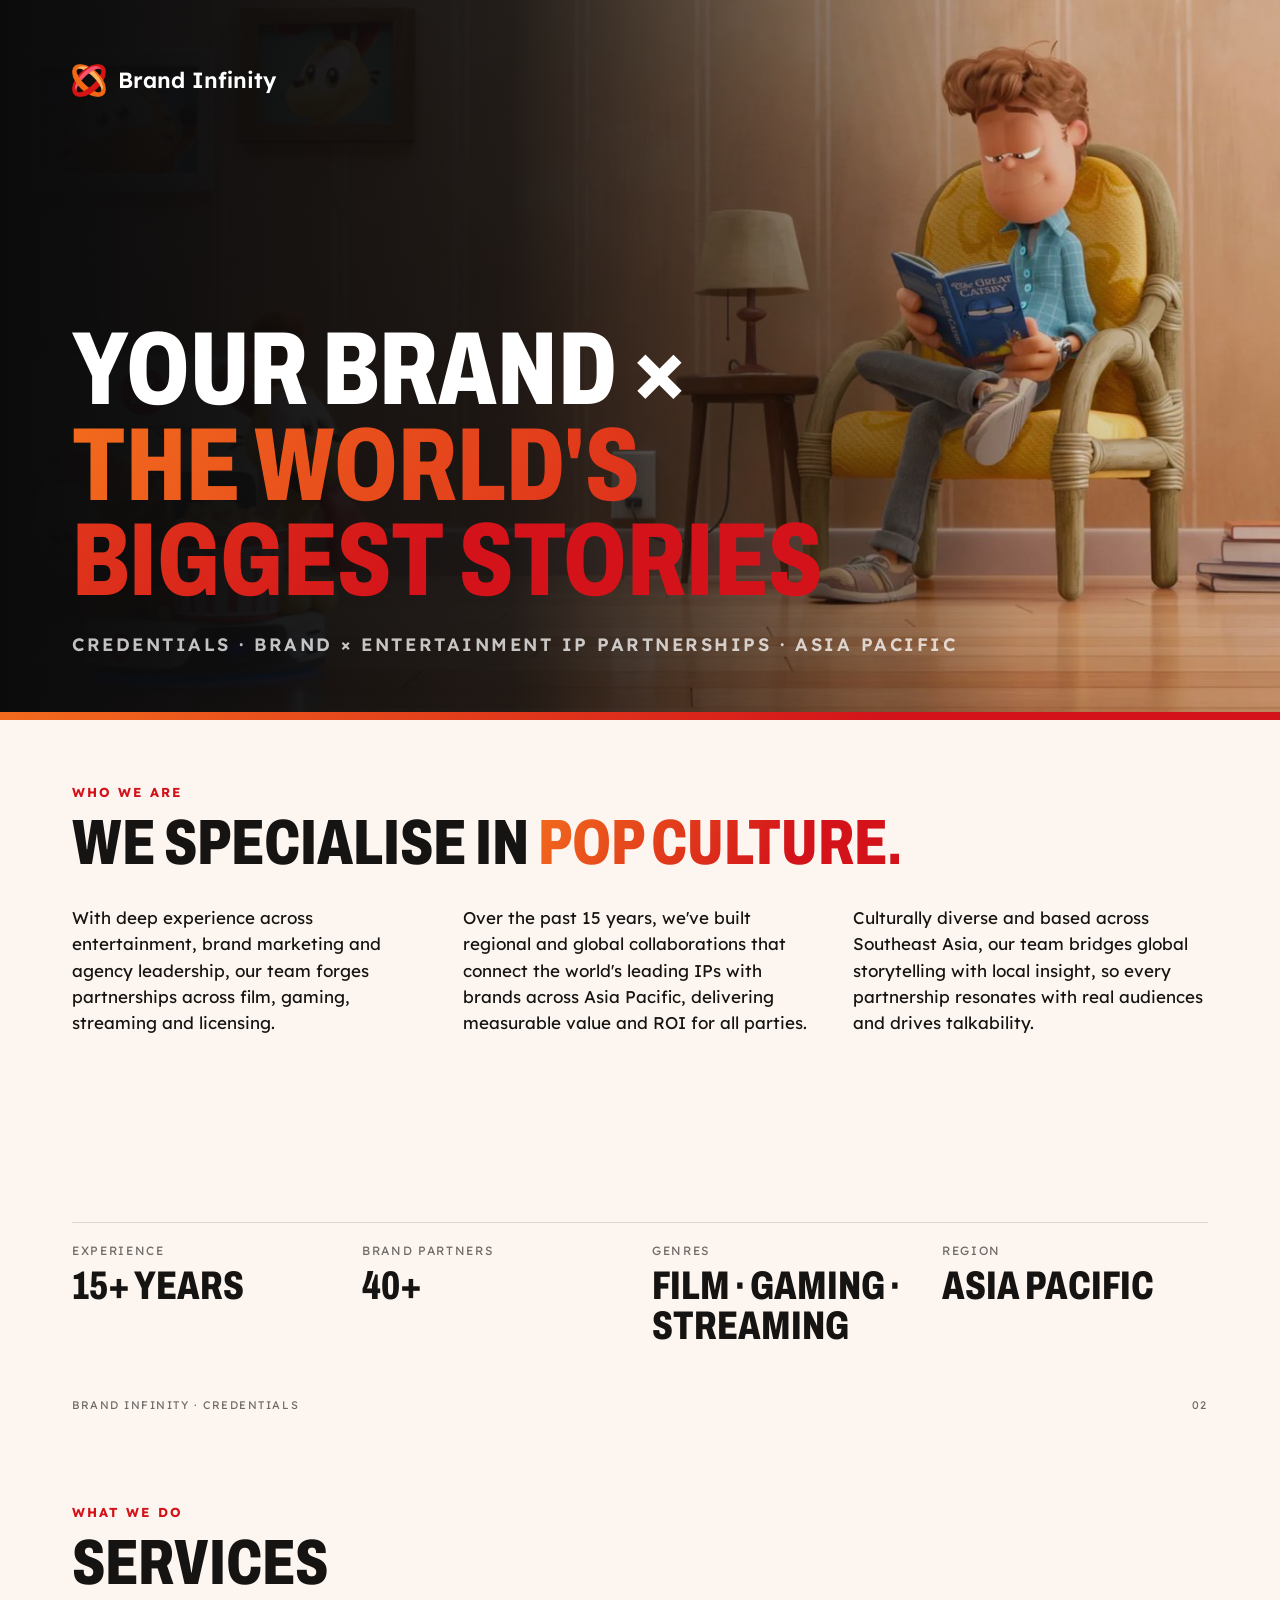
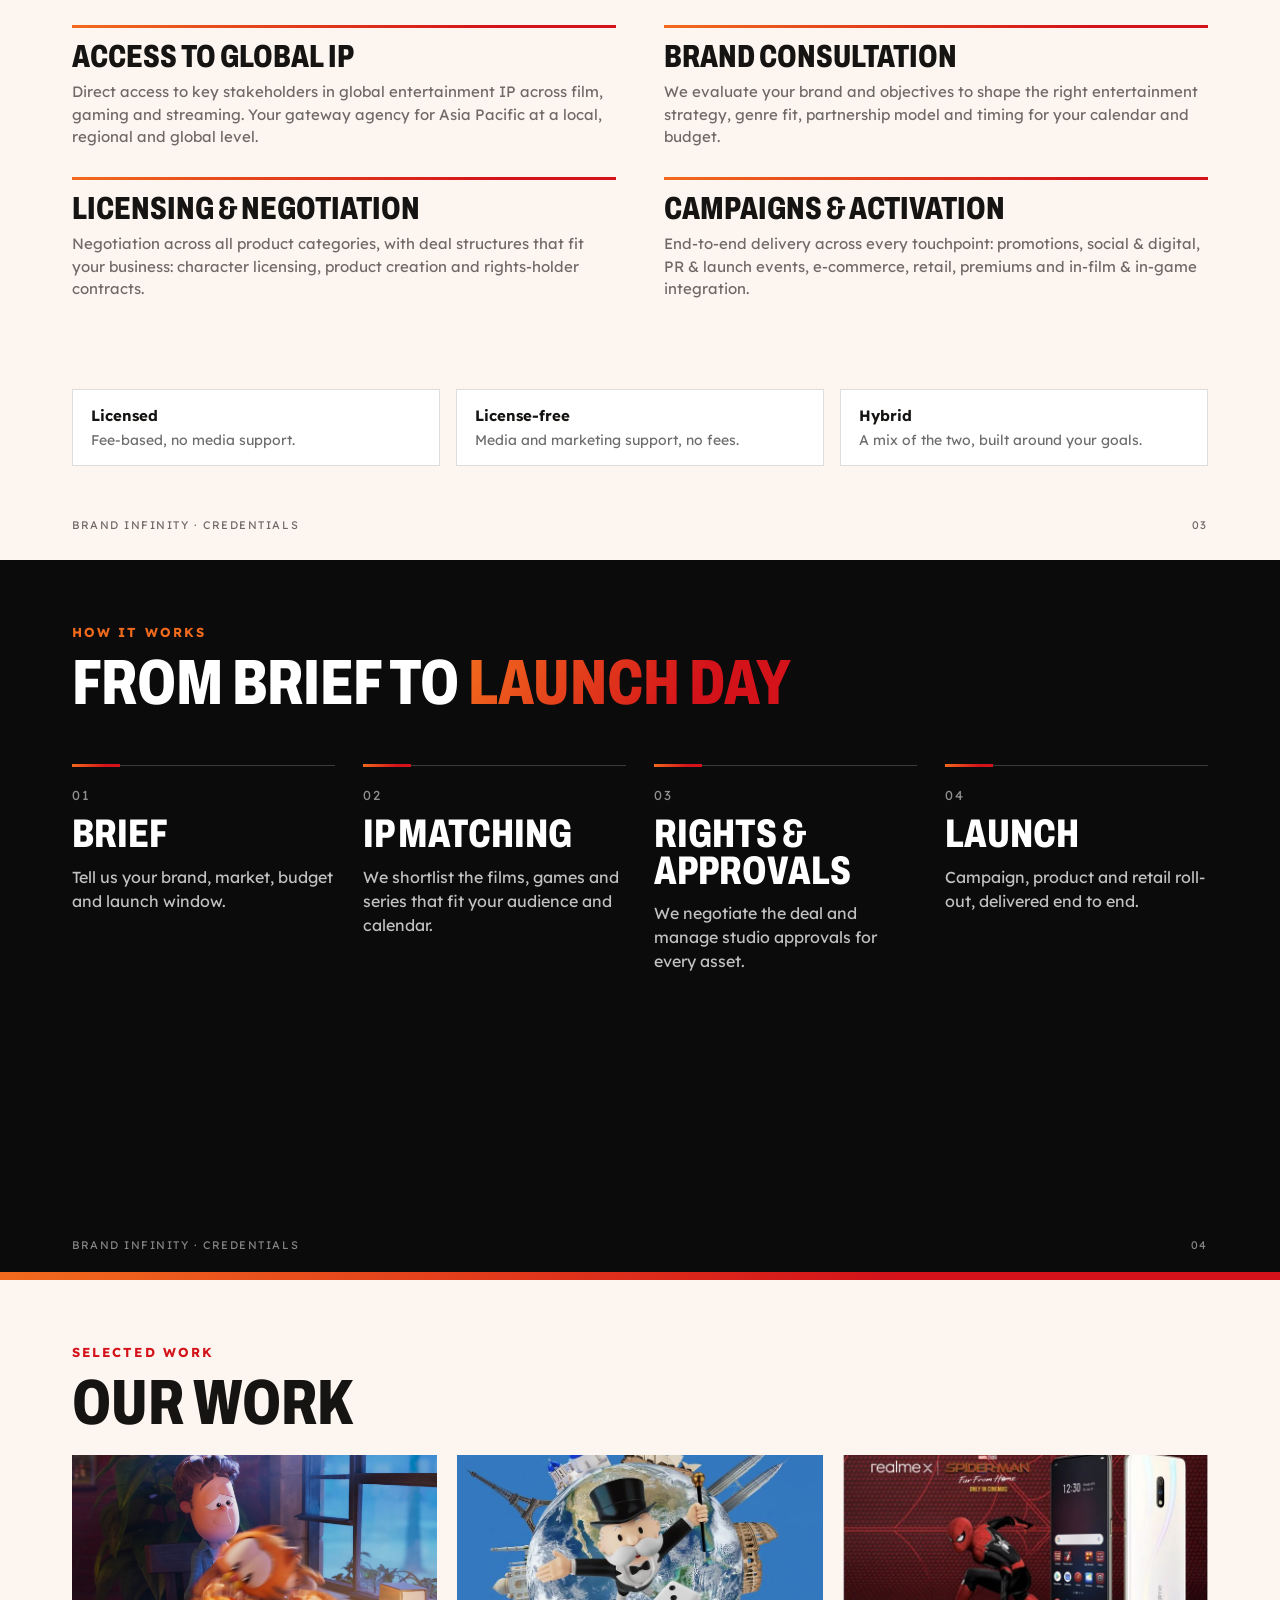
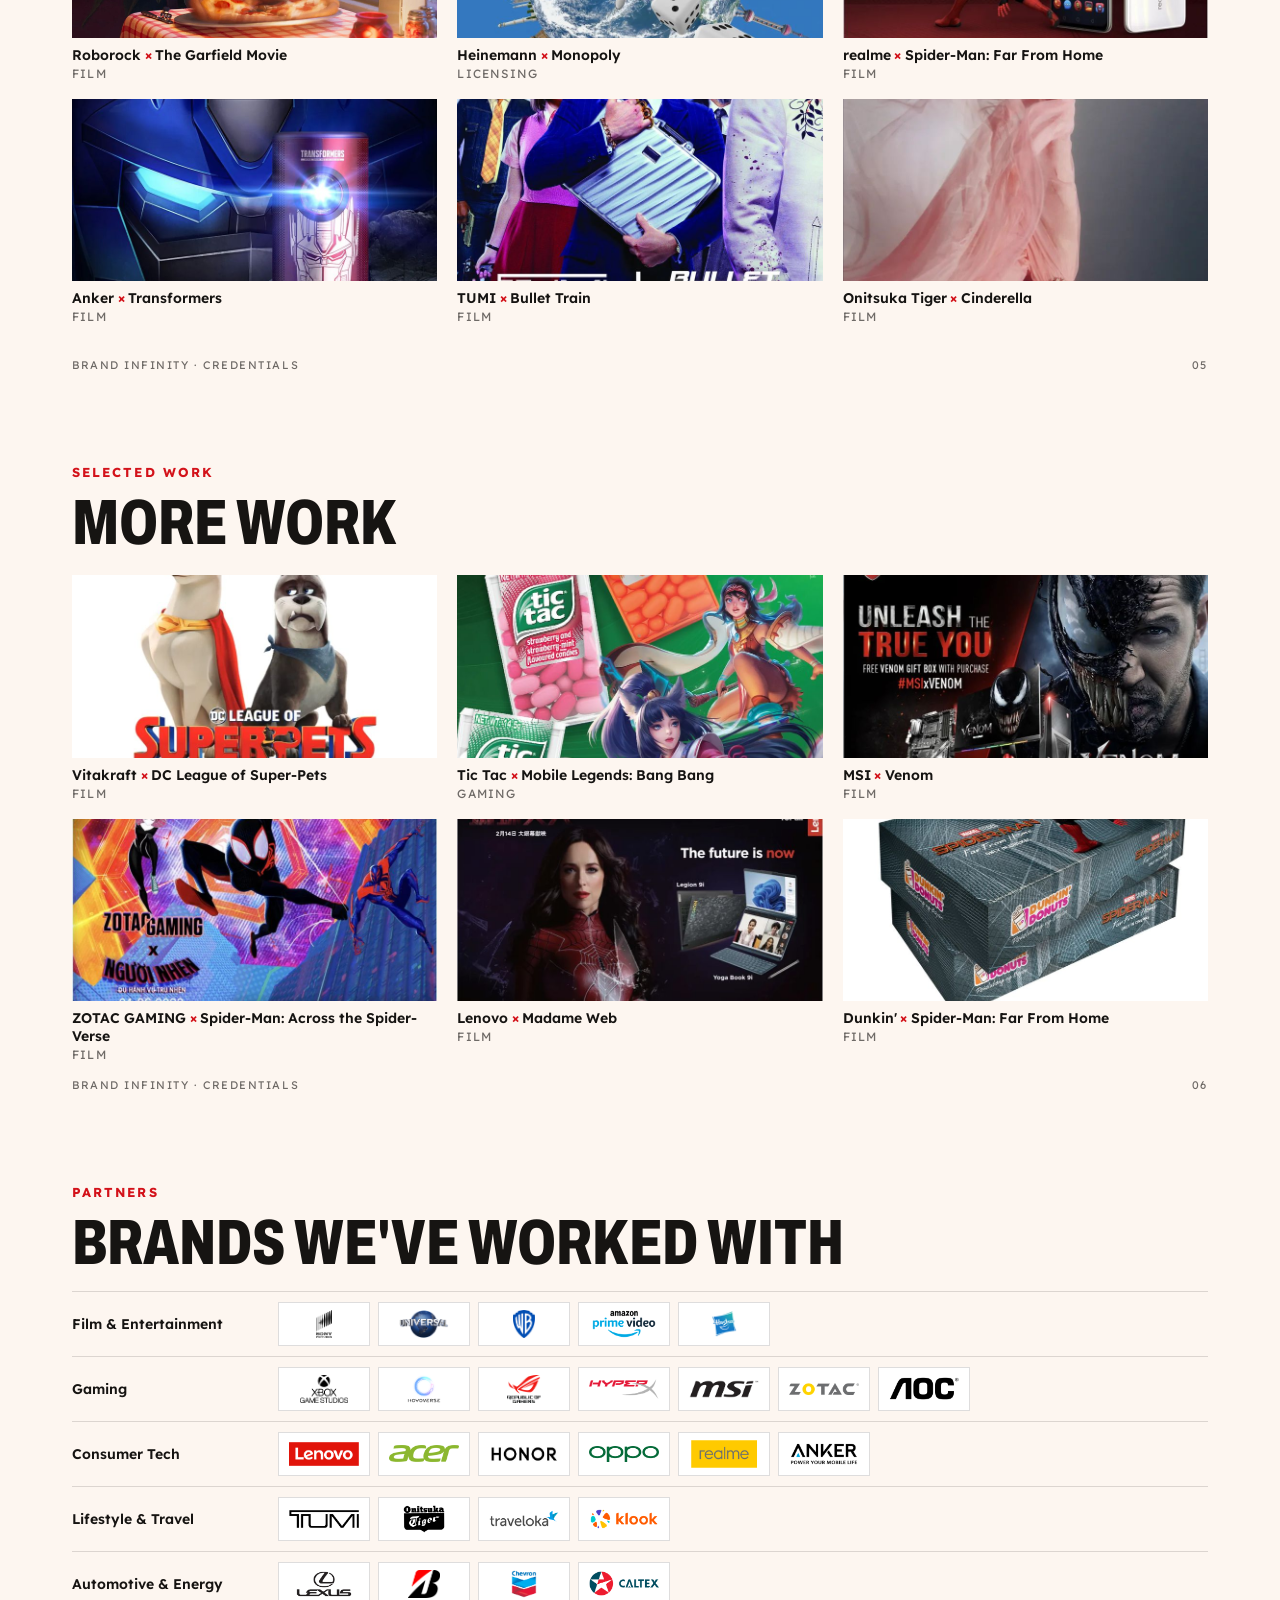
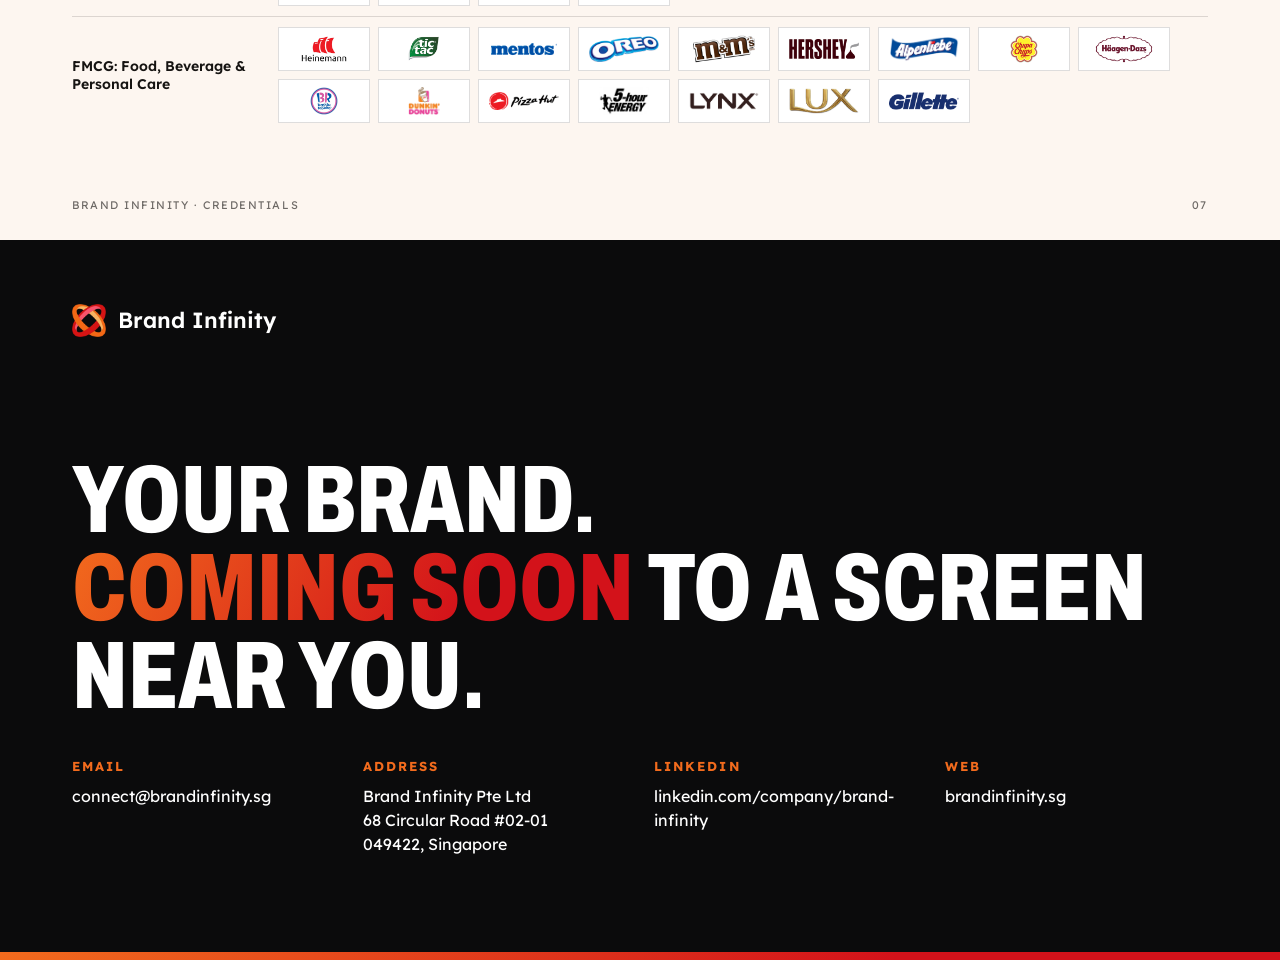
==== tools/credentials.html @ 97e81e86 "Add showreel, slate, how-it-works, case results, testimonials, richer form, EN/TH/ZH, credentials PD" ====
<!doctype html>
<html lang="en"><head><meta charset="utf-8">
<title>Brand Infinity credentials</title>
<link href="https://fonts.googleapis.com/css2?family=Archivo:wdth,wght@62..125,300..900&family=Lexend:wght@300;400;600;700&display=swap" rel="stylesheet">
<style>
  @page { size: 1280px 720px; margin: 0; }
  :root { --red:#d3121a; --orange:#f26b1d; --grad:linear-gradient(120deg,#f26b1d,#d3121a 70%); --paper:#fdf6f0; --ink:#161412; --ink2:rgba(22,20,18,.62); --rule:rgba(22,20,18,.14); }
  * { box-sizing: border-box; }
  html, body { margin: 0; font-family: Lexend, sans-serif; color: var(--ink); -webkit-print-color-adjust: exact; print-color-adjust: exact; }
  .s { position: relative; width: 1280px; height: 720px; overflow: hidden; background: var(--paper); padding: 64px 72px; page-break-after: always; break-after: page; display: flex; flex-direction: column; }
  .s:last-child { page-break-after: auto; break-after: auto; }
  .dark { background: #0b0b0c; color: #fff; }
  .k { font-size: 13px; font-weight: 700; letter-spacing: .16em; text-transform: uppercase; color: var(--red); margin: 0 0 14px; }
  .dark .k { color: var(--orange); }
  h1, h2, h3 { font-family: Archivo, sans-serif; font-variation-settings: "wdth" 72; text-transform: uppercase; font-weight: 800; margin: 0; line-height: .92; }
  h2 { font-size: 64px; margin-bottom: 32px; }
  .g { background: var(--grad); -webkit-background-clip: text; color: transparent; }
  .foot { position: absolute; left: 72px; right: 72px; bottom: 28px; display: flex; justify-content: space-between; font-size: 11px; letter-spacing: .14em; text-transform: uppercase; color: var(--ink2); }
  .dark .foot { color: rgba(255,255,255,.5); }
  .bar { position: absolute; left: 0; right: 0; bottom: 0; height: 8px; background: var(--grad); }
  .logo { display: flex; align-items: center; gap: 12px; font-weight: 600; font-size: 22px; }
  .logo img { width: 34px; }
  p { margin: 0; }
  /* cover */
  .cover .bg { position: absolute; inset: 0; background: url(deck-img/v-roborock-garfield.jpg) 70% center/cover; }
  .cover .shade { position: absolute; inset: 0; background: linear-gradient(90deg,#0b0b0c 0%,rgba(11,11,12,.88) 40%,rgba(11,11,12,.15) 80%); }
  .cover .in { position: relative; display: flex; flex-direction: column; height: 100%; }
  .cover h1 { font-size: 104px; margin: auto 0 24px; max-width: 760px; }
  .cover .sub { font-size: 18px; letter-spacing: .14em; text-transform: uppercase; color: rgba(255,255,255,.75); font-weight: 600; }
  /* about */
  .cols { display: grid; grid-template-columns: 1fr 1fr 1fr; gap: 36px; font-size: 17px; line-height: 1.55; }
  .stats { margin-top: auto; display: grid; grid-template-columns: repeat(4, 1fr); gap: 24px; border-top: 1px solid var(--rule); padding-top: 20px; margin-bottom: 30px; }
  .stats dt { font-size: 12px; letter-spacing: .14em; text-transform: uppercase; color: var(--ink2); }
  .stats dd { margin: 8px 0 0; font: 800 40px/1 Archivo, sans-serif; font-variation-settings: "wdth" 72; text-transform: uppercase; }
  /* services */
  .svc { display: grid; grid-template-columns: 1fr 1fr; gap: 28px 48px; }
  .svc div { border-top: 3px solid; border-image: var(--grad) 1; padding-top: 14px; }
  .svc h3 { font-size: 32px; margin-bottom: 10px; }
  .svc p { font-size: 15px; line-height: 1.5; color: var(--ink2); }
  .models { margin-top: auto; margin-bottom: 30px; display: grid; grid-template-columns: repeat(3, 1fr); gap: 16px; }
  .models div { background: #fff; padding: 16px 18px; border: 1px solid var(--rule); }
  .models b { display: block; font-size: 15px; margin-bottom: 4px; }
  .models span { font-size: 14px; color: var(--ink2); }
  /* steps */
  .steps { display: grid; grid-template-columns: repeat(4, 1fr); gap: 28px; margin-top: 20px; }
  .steps div { border-top: 1px solid rgba(255,255,255,.2); padding-top: 18px; position: relative; }
  .steps div::before { content: ""; position: absolute; top: -2px; left: 0; width: 48px; height: 3px; background: var(--grad); }
  .steps .n { font-size: 13px; letter-spacing: .14em; color: rgba(255,255,255,.55); }
  .steps h3 { font-size: 40px; margin: 12px 0 12px; }
  .steps p { font-size: 16px; line-height: 1.5; color: rgba(255,255,255,.75); }
  /* work */
  .work { display: grid; grid-template-columns: repeat(3, 1fr); gap: 18px 20px; }
  .work figure { margin: 0; }
  .work .im { aspect-ratio: 16/8; background: #e9dfd6 center/cover; }
  .work figcaption { margin-top: 8px; font-size: 14px; font-weight: 600; }
  .work figcaption i { font-style: normal; color: var(--red); margin: 0 .25em; }
  .work figcaption small { display: block; font-weight: 400; color: var(--ink2); font-size: 12px; letter-spacing: .1em; text-transform: uppercase; margin-top: 2px; }
  /* partners */
  .pg { display: grid; grid-template-columns: 190px 1fr; gap: 16px; align-items: center; border-top: 1px solid var(--rule); padding: 10px 0; }
  .pg h3 { font: 600 14px/1.3 Lexend, sans-serif; text-transform: none; }
  .pl { display: flex; flex-wrap: wrap; gap: 8px; }
  .pl span { width: 92px; height: 44px; background: #fff; border: 1px solid var(--rule); display: grid; place-items: center; padding: 6px 10px; }
  .pl img { max-width: 100%; max-height: 28px; object-fit: contain; }
  /* contact */
  .contact h1 { font-size: 96px; margin: auto 0 36px; }
  .cgrid { display: grid; grid-template-columns: repeat(4, 1fr); gap: 28px; margin-bottom: 40px; font-size: 16px; line-height: 1.5; }
  .cgrid .k { margin-bottom: 8px; }
  .cgrid a { color: #fff; text-decoration: none; }
</style></head>
<body>
<section class="s dark cover">
  <div class="bg"></div><div class="shade"></div>
  <div class="in">
    <div class="logo"><img src="../assets/mark.png" alt="">Brand Infinity</div>
    <h1>Your brand × <span class="g">the world's biggest stories</span></h1>
    <p class="sub">Credentials · Brand × entertainment IP partnerships · Asia Pacific</p>
  </div>
  <div class="bar"></div>
</section>

<section class="s">
  <p class="k">Who we are</p>
  <h2>We specialise in <span class="g">pop culture.</span></h2>
  <div class="cols">
    <p>With deep experience across entertainment, brand marketing and agency leadership, our team forges partnerships across film, gaming, streaming and licensing.</p>
    <p>Over the past 15 years, we've built regional and global collaborations that connect the world's leading IPs with brands across Asia Pacific, delivering measurable value and ROI for all parties.</p>
    <p>Culturally diverse and based across Southeast Asia, our team bridges global storytelling with local insight, so every partnership resonates with real audiences and drives talkability.</p>
  </div>
  <dl class="stats">
    <div><dt>Experience</dt><dd>15+ years</dd></div>
    <div><dt>Brand partners</dt><dd>40+</dd></div>
    <div><dt>Genres</dt><dd>Film · Gaming · Streaming</dd></div>
    <div><dt>Region</dt><dd>Asia Pacific</dd></div>
  </dl>
  <div class="foot"><span>Brand Infinity · Credentials</span><span>02</span></div>
</section>

<section class="s">
  <p class="k">What we do</p>
  <h2>Services</h2>
  <div class="svc">
    <div><h3>Access to global IP</h3><p>Direct access to key stakeholders in global entertainment IP across film, gaming and streaming. Your gateway agency for Asia Pacific at a local, regional and global level.</p></div>
    <div><h3>Brand consultation</h3><p>We evaluate your brand and objectives to shape the right entertainment strategy, genre fit, partnership model and timing for your calendar and budget.</p></div>
    <div><h3>Licensing &amp; negotiation</h3><p>Negotiation across all product categories, with deal structures that fit your business: character licensing, product creation and rights-holder contracts.</p></div>
    <div><h3>Campaigns &amp; activation</h3><p>End-to-end delivery across every touchpoint: promotions, social &amp; digital, PR &amp; launch events, e-commerce, retail, premiums and in-film &amp; in-game integration.</p></div>
  </div>
  <div class="models">
    <div><b>Licensed</b><span>Fee-based, no media support.</span></div>
    <div><b>License-free</b><span>Media and marketing support, no fees.</span></div>
    <div><b>Hybrid</b><span>A mix of the two, built around your goals.</span></div>
  </div>
  <div class="foot"><span>Brand Infinity · Credentials</span><span>03</span></div>
</section>

<section class="s dark">
  <p class="k">How it works</p>
  <h2>From brief to <span class="g">launch day</span></h2>
  <div class="steps">
    <div><span class="n">01</span><h3>Brief</h3><p>Tell us your brand, market, budget and launch window.</p></div>
    <div><span class="n">02</span><h3>IP matching</h3><p>We shortlist the films, games and series that fit your audience and calendar.</p></div>
    <div><span class="n">03</span><h3>Rights &amp; approvals</h3><p>We negotiate the deal and manage studio approvals for every asset.</p></div>
    <div><span class="n">04</span><h3>Launch</h3><p>Campaign, product and retail roll-out, delivered end to end.</p></div>
  </div>
  <div class="foot"><span>Brand Infinity · Credentials</span><span>04</span></div>
  <div class="bar"></div>
</section>

<section class="s" id="work1"><p class="k">Selected work</p><h2 style="margin-bottom:22px">Our work</h2><div class="work"></div><div class="foot"><span>Brand Infinity · Credentials</span><span>05</span></div></section>
<section class="s" id="work2"><p class="k">Selected work</p><h2 style="margin-bottom:22px">More work</h2><div class="work"></div><div class="foot"><span>Brand Infinity · Credentials</span><span>06</span></div></section>

<section class="s" id="partners"><p class="k">Partners</p><h2 style="margin-bottom:18px">Brands we've worked with</h2><div id="pg"></div><div class="foot"><span>Brand Infinity · Credentials</span><span>07</span></div></section>

<section class="s dark contact">
  <div class="logo"><img src="../assets/mark.png" alt="">Brand Infinity</div>
  <h1>Your brand.<br><span class="g">Coming soon</span> to a screen near you.</h1>
  <div class="cgrid">
    <div><p class="k">Email</p><p><a href="mailto:connect@brandinfinity.sg">connect@brandinfinity.sg</a></p></div>
    <div><p class="k">Address</p><p>Brand Infinity Pte Ltd<br>68 Circular Road #02-01<br>049422, Singapore</p></div>
    <div><p class="k">LinkedIn</p><p><a href="https://www.linkedin.com/company/brand-infinity/">linkedin.com/company/brand-infinity</a></p></div>
    <div><p class="k">Web</p><p><a href="https://www.brandinfinity.sg/">brandinfinity.sg</a></p></div>
  </div>
  <div class="bar"></div>
</section>

<script src="../projects.js"></script>
<script>
  const esc = (s) => String(s).replace(/[&<>"']/g, (c) => ({ "&": "&amp;", "<": "&lt;", ">": "&gt;", '"': "&quot;", "'": "&#39;" }[c]));
  const CAT = { film: "Film", gaming: "Gaming", streaming: "Streaming", licensing: "Licensing" };
  // The deck uses small JPEG copies (tools/deck-img) so the PDF stays light
  const jpg = (src) => src.replace(/^assets\/work\/(.+)\.webp$/, "deck-img/$1.jpg").replace(/^assets\/video\/(.+)\.webp$/, "deck-img/v-$1.jpg");
  const fig = (p) => `<figure><div class="im" style="background-image:url('${esc(jpg(p.cover || p.images[0]))}')"></div><figcaption>${esc(p.brand)}<i>×</i>${esc(p.ip)}<small>${esc(CAT[p.category] || p.category)}</small></figcaption></figure>`;
  const P = window.PROJECTS;
  const hi = P.filter((p) => p.highlight), rest = P.filter((p) => !p.highlight);
  const first = hi.slice(0, 6), second = hi.slice(6).concat(rest).slice(0, 6);
  document.querySelector("#work1 .work").innerHTML = first.map(fig).join("");
  document.querySelector("#work2 .work").innerHTML = second.map(fig).join("");
  document.getElementById("pg").innerHTML = window.PARTNER_GROUPS.map((g) => `<div class="pg"><h3>${esc(g.name)}</h3><div class="pl">${g.logos.map((n) => `<span><img src="../assets/logos/${n}.png" alt="${esc(n)}"></span>`).join("")}</div></div>`).join("");
</script>
</body></html>
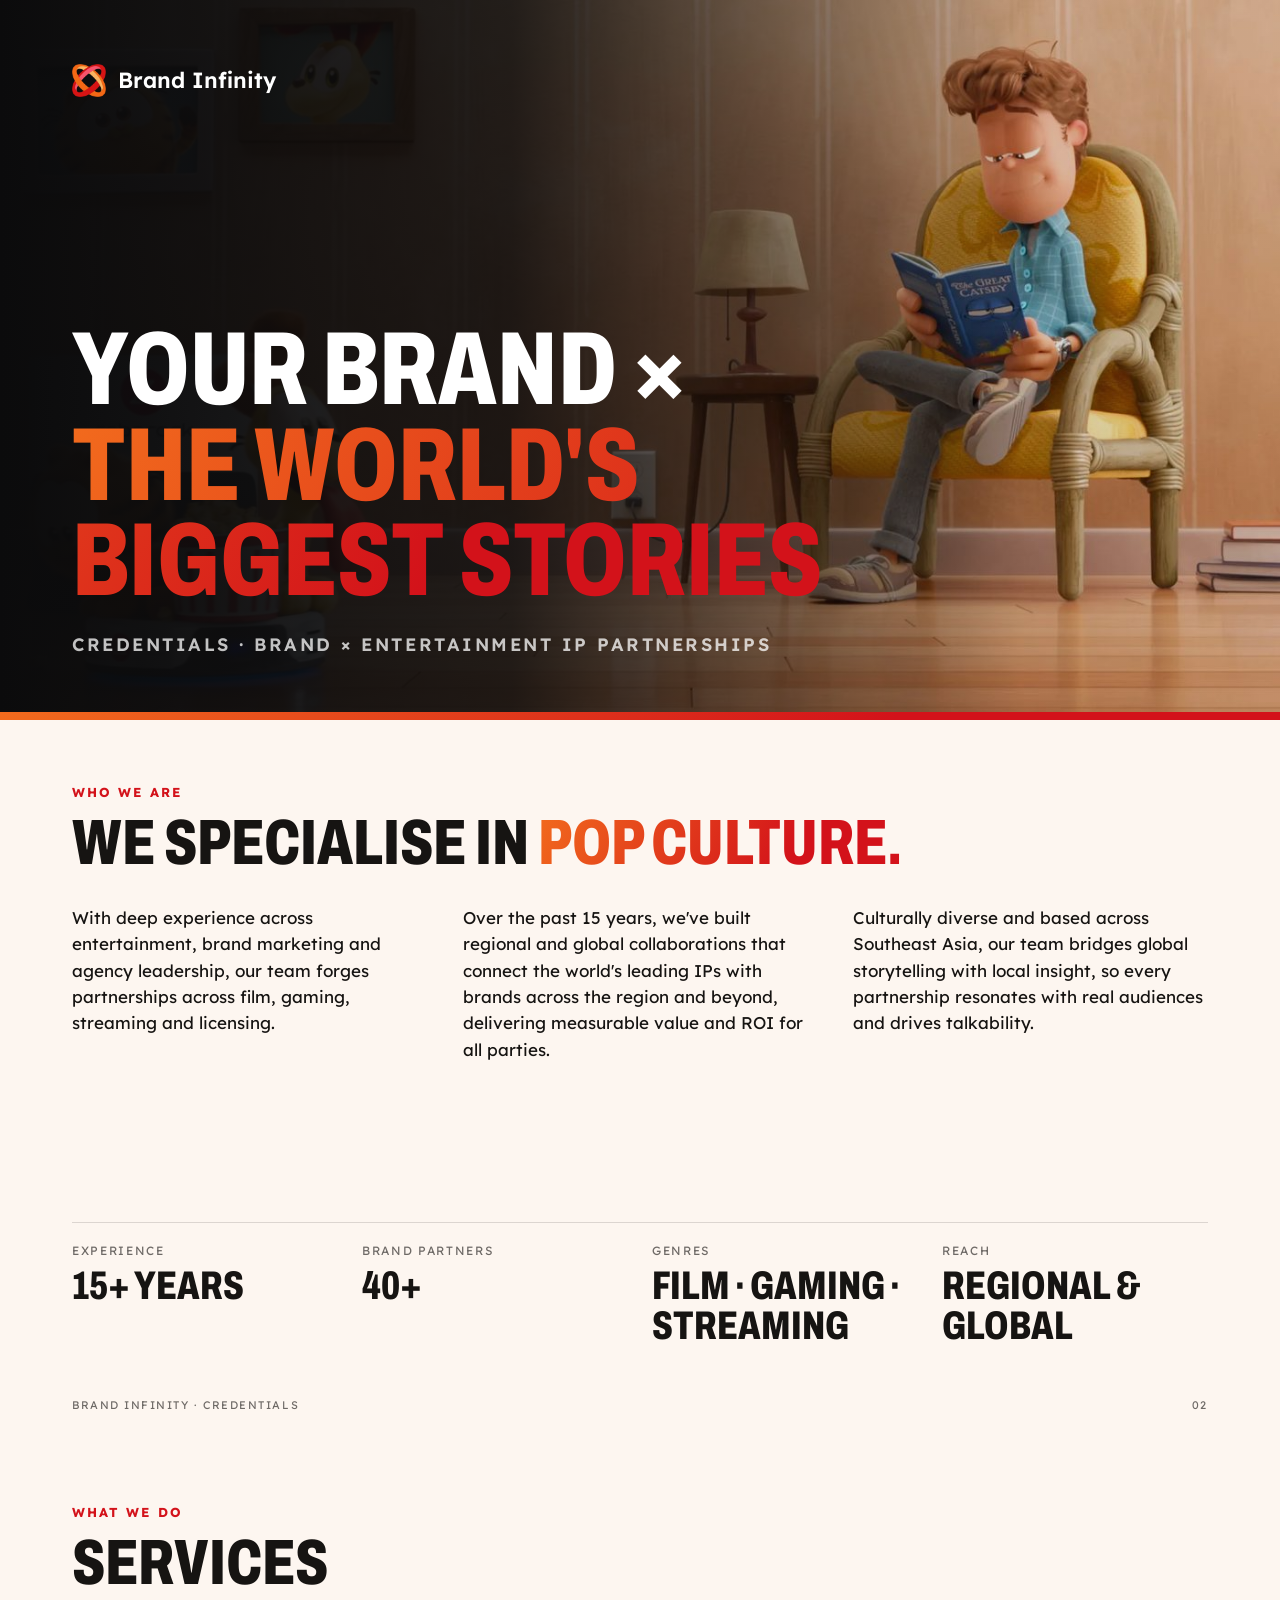
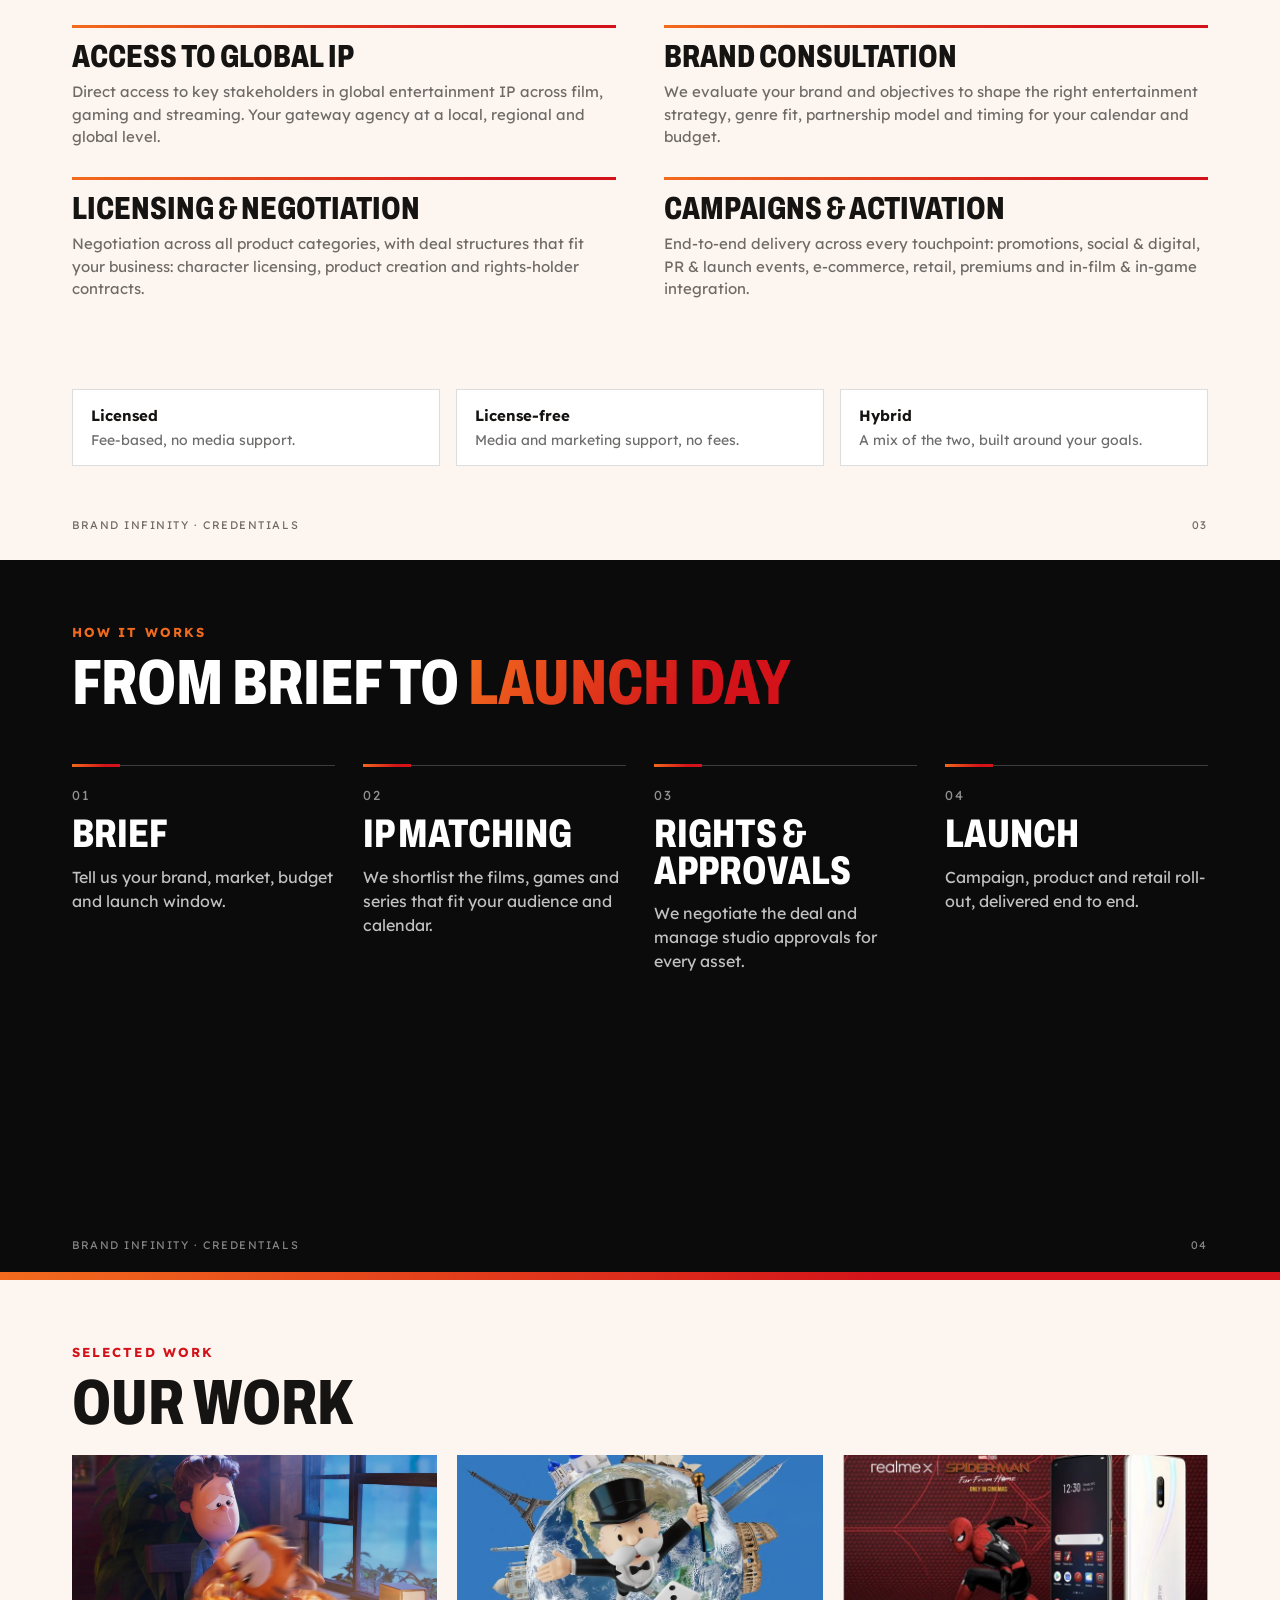
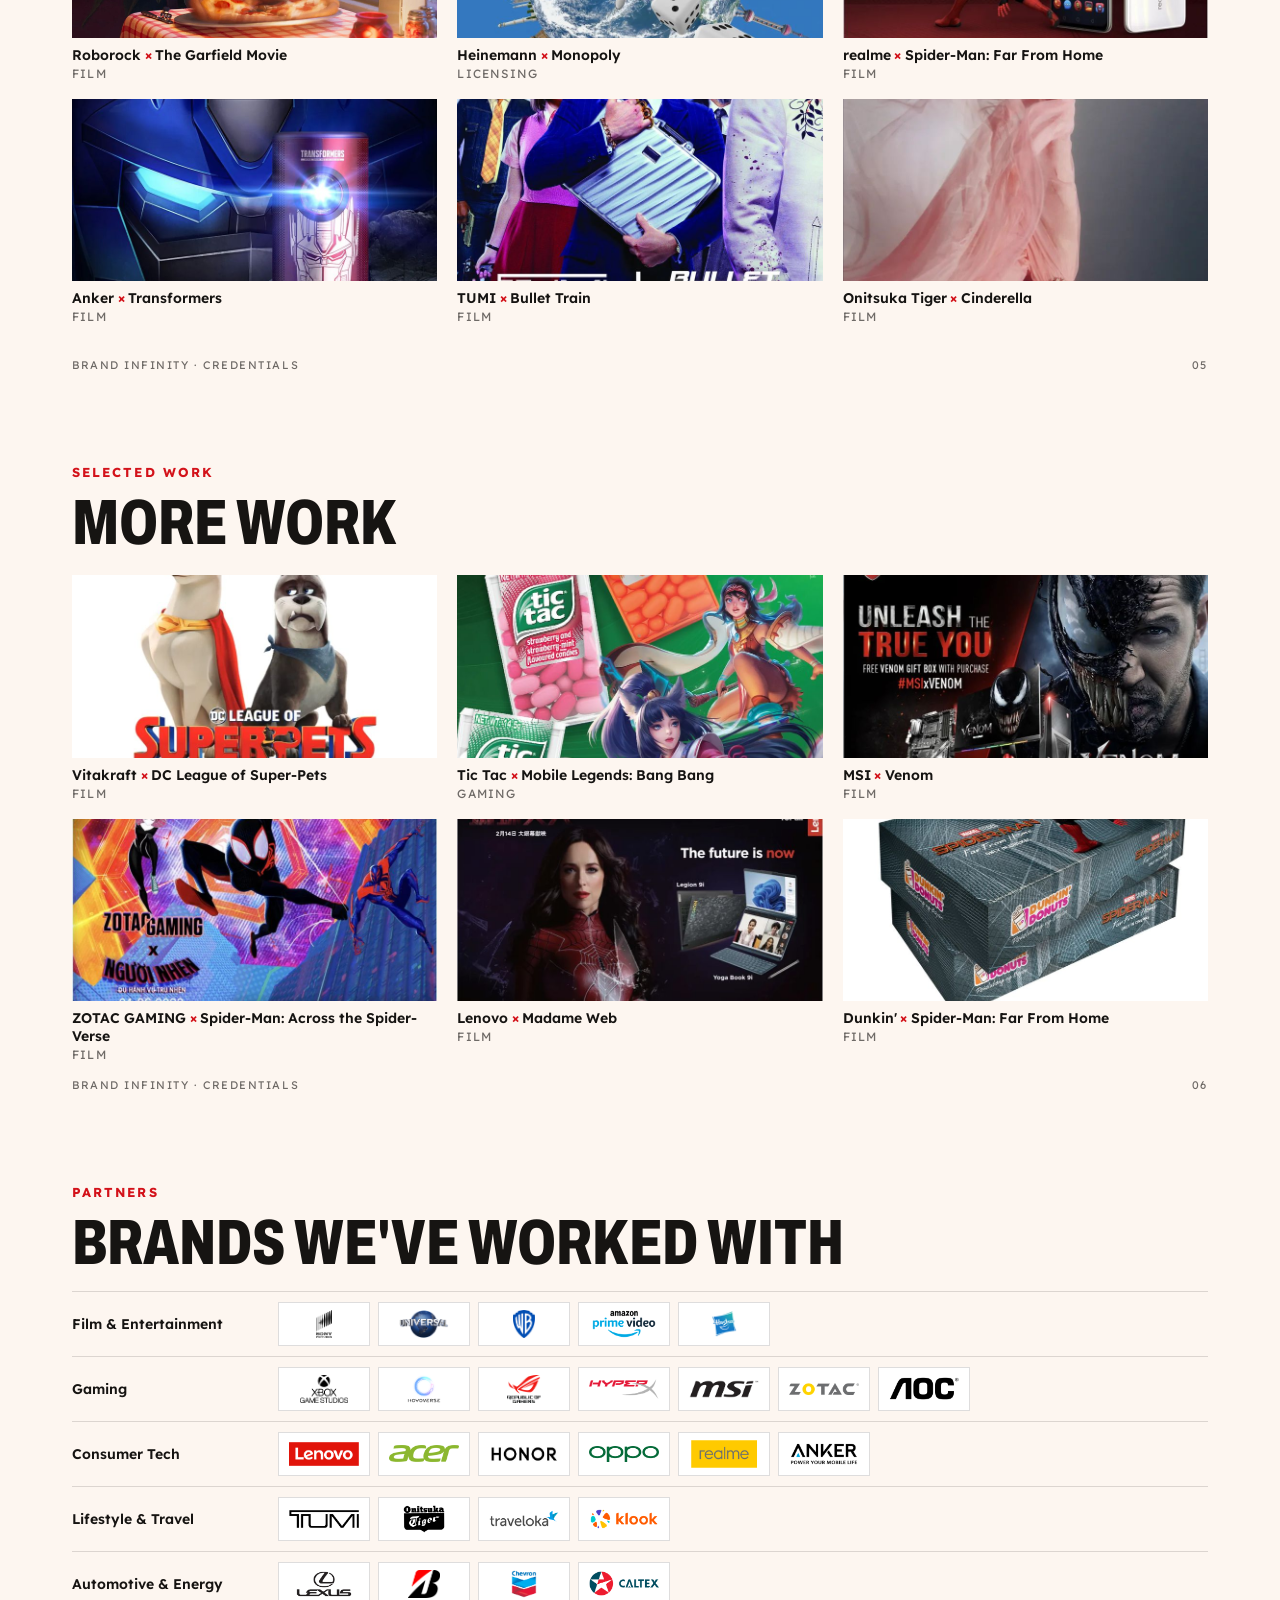
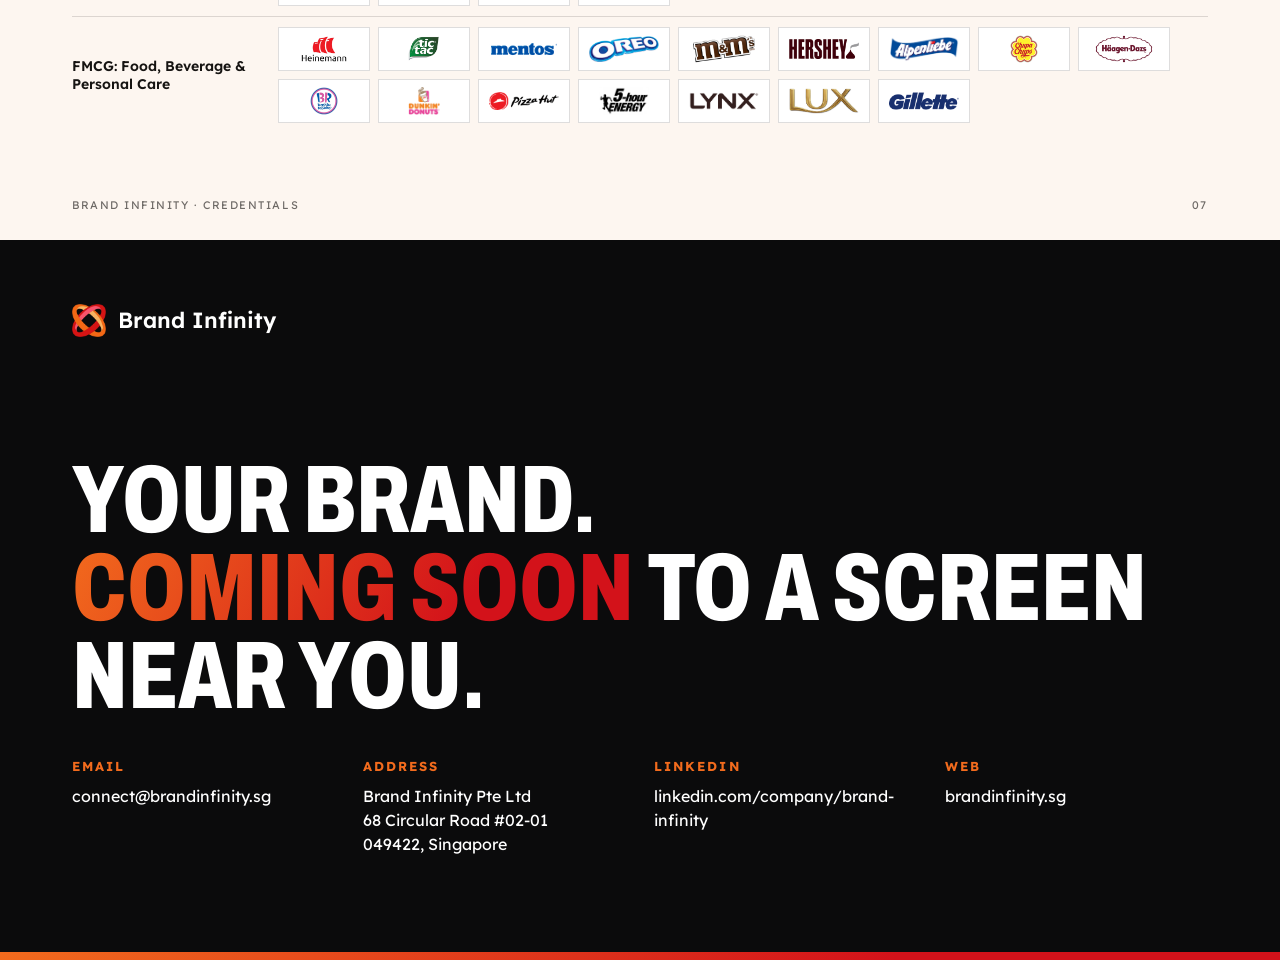
==== commit 6cc8ec7c: "Restore original hero headline; drop Asia Pacific as a limit; uniform banner framing and spacing Co-" ====
--- a/tools/credentials.html
+++ b/tools/credentials.html
@@ -73,7 +73,7 @@
   <div class="in">
     <div class="logo"><img src="../assets/mark.png" alt="">Brand Infinity</div>
     <h1>Your brand × <span class="g">the world's biggest stories</span></h1>
-    <p class="sub">Credentials · Brand × entertainment IP partnerships · Asia Pacific</p>
+    <p class="sub">Credentials · Brand × entertainment IP partnerships</p>
   </div>
   <div class="bar"></div>
 </section>
@@ -83,14 +83,14 @@
   <h2>We specialise in <span class="g">pop culture.</span></h2>
   <div class="cols">
     <p>With deep experience across entertainment, brand marketing and agency leadership, our team forges partnerships across film, gaming, streaming and licensing.</p>
-    <p>Over the past 15 years, we've built regional and global collaborations that connect the world's leading IPs with brands across Asia Pacific, delivering measurable value and ROI for all parties.</p>
+    <p>Over the past 15 years, we've built regional and global collaborations that connect the world's leading IPs with brands across the region and beyond, delivering measurable value and ROI for all parties.</p>
     <p>Culturally diverse and based across Southeast Asia, our team bridges global storytelling with local insight, so every partnership resonates with real audiences and drives talkability.</p>
   </div>
   <dl class="stats">
     <div><dt>Experience</dt><dd>15+ years</dd></div>
     <div><dt>Brand partners</dt><dd>40+</dd></div>
     <div><dt>Genres</dt><dd>Film · Gaming · Streaming</dd></div>
-    <div><dt>Region</dt><dd>Asia Pacific</dd></div>
+    <div><dt>Reach</dt><dd>Regional &amp; global</dd></div>
   </dl>
   <div class="foot"><span>Brand Infinity · Credentials</span><span>02</span></div>
 </section>
@@ -99,7 +99,7 @@
   <p class="k">What we do</p>
   <h2>Services</h2>
   <div class="svc">
-    <div><h3>Access to global IP</h3><p>Direct access to key stakeholders in global entertainment IP across film, gaming and streaming. Your gateway agency for Asia Pacific at a local, regional and global level.</p></div>
+    <div><h3>Access to global IP</h3><p>Direct access to key stakeholders in global entertainment IP across film, gaming and streaming. Your gateway agency at a local, regional and global level.</p></div>
     <div><h3>Brand consultation</h3><p>We evaluate your brand and objectives to shape the right entertainment strategy, genre fit, partnership model and timing for your calendar and budget.</p></div>
     <div><h3>Licensing &amp; negotiation</h3><p>Negotiation across all product categories, with deal structures that fit your business: character licensing, product creation and rights-holder contracts.</p></div>
     <div><h3>Campaigns &amp; activation</h3><p>End-to-end delivery across every touchpoint: promotions, social &amp; digital, PR &amp; launch events, e-commerce, retail, premiums and in-film &amp; in-game integration.</p></div>
